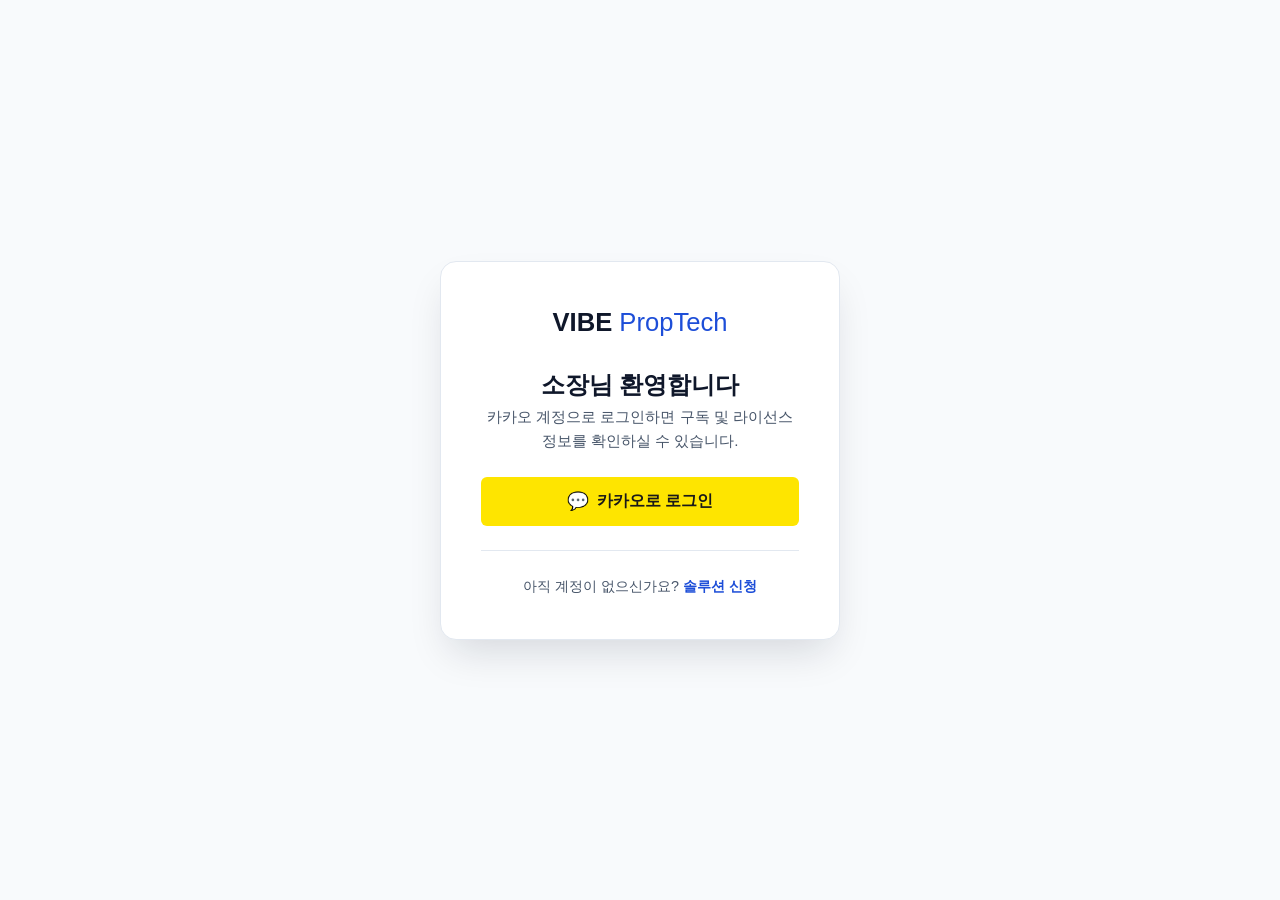
==== link.html @ 435ec932 "카카오 로그인 + 실제 구독 정보 연동 - login.html: 카카오 JS SDK 로그인 버튼으로 교체 - link.html(신규): 최초 로그인 시 전화번호로 기존 라이선스 계" ====
<!DOCTYPE html>
<html lang="ko">
<head>
  <meta charset="UTF-8">
  <meta name="viewport" content="width=device-width, initial-scale=1.0">
  <title>바이브 프롭테크 솔루션 — 계정 연결</title>
  <link rel="stylesheet" href="assets/style.css">
</head>
<body class="bg-light login-body">
  <div class="login-container">
    <div class="login-box">
      <a href="index.html" class="login-logo">VIBE <span>PropTech</span></a>
      <h2>계정 연결이 필요합니다</h2>
      <p class="login-desc"><span id="linkNickname">고객</span>님, 반갑습니다.<br>기존에 신청/발급받으신 라이선스와 연결하려면 전화번호를 입력해 주세요.</p>

      <form id="linkForm">
        <div class="field"><label for="phone">전화번호</label><input type="tel" id="phone" required placeholder="010-1234-5678"></div>
        <button type="submit" class="btn-submit" style="margin-top: 12px;">연결하기</button>
      </form>
      <p id="linkMessage" class="form-message" role="status"></p>

      <div class="login-footer-links">
        <span>아직 라이선스가 없으신가요?</span> <a href="index.html#apply-form">솔루션 신청</a>
      </div>
    </div>
  </div>
  <script src="assets/app.js"></script>
</body>
</html>
---- assets/style.css ----
:root {
  --ink: #0f172a; --muted: #475569; --bg: #f8fafc; --line: #e2e8f0;
  --accent: #1d4ed8; --accent-hover: #1e40af; --danger: #b91c1c; --success: #15803d;
  --shadow-sm: 0 1px 3px rgba(0,0,0,0.05); --shadow-md: 0 10px 25px -5px rgba(15, 23, 42, 0.08);
  --shadow-lg: 0 20px 40px -10px rgba(15, 23, 42, 0.15); --transition: all 0.3s cubic-bezier(0.4, 0, 0.2, 1);
}
* { box-sizing: border-box; margin: 0; padding: 0; }
html { scroll-behavior: smooth; font-family: 'Pretendard', sans-serif; color: var(--ink); background-color: #ffffff; }
body { padding-top: 70px; line-height: 1.6; }
.container { width: 100%; max-width: 1100px; margin: 0 auto; padding: 0 24px; }
.text-center { text-align: center; } .bg-light { background-color: var(--bg); }
.text-muted { color: var(--muted); }
.section { padding: 80px 0; }
.section-title { font-size: 2.2rem; font-weight: 800; margin-bottom: 16px; letter-spacing: -0.03em; }
.section-title span { color: var(--accent); } .section-subtitle { color: var(--muted); font-size: 1.1rem; margin-bottom: 48px; }
.navbar { position: fixed; top: 0; left: 0; right: 0; height: 70px; background: rgba(255, 255, 255, 0.95); backdrop-filter: blur(8px); border-bottom: 1px solid var(--line); z-index: 1000; box-shadow: var(--shadow-sm); }
.nav-container { display: flex; align-items: center; justify-content: space-between; height: 100%; }
.nav-logo { font-size: 1.4rem; font-weight: 800; color: var(--ink); text-decoration: none; }
.nav-logo span { color: var(--accent); font-weight: 500; font-size: 1.1rem; }
.nav-menu { display: flex; list-style: none; gap: 32px; }
.nav-menu a { text-decoration: none; color: var(--muted); font-weight: 600; font-size: 0.95rem; }
.nav-menu a:hover { color: var(--accent); }
.btn-nav { padding: 8px 18px; border-radius: 6px; border: 1px solid var(--accent); background: transparent; color: var(--accent); font-weight: 600; cursor: pointer; transition: var(--transition); text-decoration: none;}
.btn-nav:hover { background: var(--accent); color: #ffffff; }
.hero { background: linear-gradient(135deg, #0f172a 0%, #1e3a8a 100%); color: #ffffff; padding: 100px 0 120px; text-align: center; }
.hero-container { max-width: 800px; margin: 0 auto;}
.badge { display: inline-block; padding: 6px 14px; background: rgba(29, 78, 216, 0.25); border: 1px solid rgba(59, 130, 246, 0.4); color: #93c5fd; font-weight: 700; border-radius: 50px; margin-bottom: 24px;}
.hero h1 { font-size: 3.2rem; font-weight: 900; margin-bottom: 24px; } .hero p { font-size: 1.25rem; color: #cbd5e1; margin-bottom: 40px; }
.btn-primary { padding: 16px 36px; font-size: 1.1rem; font-weight: 700; background: var(--accent); color: white; border: none; border-radius: 8px; cursor: pointer; transition: var(--transition); }
.btn-primary:hover { background: var(--accent-hover); transform: translateY(-2px); box-shadow: 0 6px 20px rgba(29, 78, 216, 0.6); }
.target-grid { display: grid; grid-template-columns: repeat(auto-fit, minmax(300px, 1fr)); gap: 24px; margin-top: 48px; }
.target-card { background: white; padding: 40px 28px; border-radius: 12px; border: 1px solid var(--line); text-align: left; transition: var(--transition); box-shadow: var(--shadow-sm); }
.target-card:hover { transform: translateY(-8px); border-color: var(--accent); box-shadow: var(--shadow-lg); }
.feature-row { display: flex; flex-direction: column; gap: 32px; margin-top: 48px; }
.feature-item { background: var(--bg); padding: 32px; border-radius: 12px; border-left: 5px solid var(--accent); }
.preview-container { margin-top: 40px; background: white; padding: 24px; border-radius: 16px; border: 1px solid var(--line); box-shadow: var(--shadow-md); }
.preview-img-placeholder { height: 300px; background: #e2e8f0; border-radius: 8px; display: flex; align-items: center; justify-content: center; font-weight: 700; color: var(--muted); border: 2px dashed #cbd5e1; margin-bottom: 20px; }
.product-grid { display: grid; grid-template-columns: repeat(auto-fit, minmax(300px, 1fr)); gap: 32px; margin-top: 48px; }
.loading { color: var(--muted); text-align: center; grid-column: 1 / -1; }
.product-card { background: white; border: 1px solid var(--line); border-radius: 16px; padding: 32px; transition: var(--transition); box-shadow: var(--shadow-sm); display: flex; flex-direction: column; }
.product-card:hover { transform: translateY(-8px); border-color: var(--accent); box-shadow: var(--shadow-lg); }
.product-card.pending { opacity: 0.65; }
.product-card p.desc { color: var(--muted); font-size: 0.95rem; flex: 1; margin: 8px 0 16px; }
.price-tag { display: inline-block; font-size: 1.5rem; font-weight: 800; color: var(--accent); margin: 16px 0; }
.btn-card { width: 100%; padding: 12px 0; font-weight: 700; border-radius: 8px; cursor: pointer; border: none; }
.btn-card-primary { background: var(--accent); color: white; }
.product-card.pending .btn-card { background: var(--muted); }
.faq-list { max-width: 800px; margin: 40px auto 0; display: flex; flex-direction: column; gap: 16px; }
.faq-item { background: white; border: 1px solid var(--line); border-radius: 8px; overflow: hidden; }
.faq-item summary { padding: 20px 24px; font-weight: 700; cursor: pointer; }
.faq-content { padding: 0 24px 20px; color: var(--muted); font-size: 0.95rem; }
.max-w-md { max-width: 600px; margin: 0 auto; }
.form-box { background: white; border: 1px solid var(--line); padding: 48px; border-radius: 16px; box-shadow: var(--shadow-md); text-align: left;}
.form-box h2 { font-size: 1.8rem; font-weight: 800; text-align: center; } .form-box p { color: var(--muted); text-align: center; margin-bottom: 32px;}
.field { display: flex; flex-direction: column; gap: 8px; margin-bottom: 20px; }
.field label { font-weight: 700; font-size: 0.9rem; }
.field input, .field select, .field textarea { padding: 12px; border: 1px solid var(--line); border-radius: 6px; font-family: inherit; }
.btn-submit { width: 100%; padding: 14px; font-weight: 700; background: var(--accent); color: white; border: none; border-radius: 6px; cursor: pointer; }
.btn-submit:disabled { opacity: 0.6; cursor: default; }
.form-message { margin-bottom: 16px; font-size: 0.9rem; }
.form-message.success { color: var(--success); }
.form-message.error { color: var(--danger); }
.form-message.pending { color: var(--muted); }
.site-footer { background: #0f172a; color: #94a3b8; padding: 40px 0; }

/* Login */
.login-body { padding-top: 0 !important; display: flex; align-items: center; justify-content: center; min-height: 100vh; }
.login-container { width: 100%; max-width: 440px; padding: 20px; }
.login-box { background: #ffffff; border: 1px solid var(--line); border-radius: 16px; padding: 40px; box-shadow: var(--shadow-lg); text-align: center; }
.login-logo { font-size: 1.6rem; font-weight: 800; color: var(--ink); text-decoration: none; display: inline-block; margin-bottom: 24px; }
.login-logo span { color: var(--accent); font-weight: 500; }
.login-desc { color: var(--muted); margin-bottom: 24px; font-size: 0.95rem; }
.label-row { display: flex; justify-content: space-between; }
.login-link-sm { font-size: 0.8rem; color: var(--accent); text-decoration: none; font-weight: 600; }
.login-footer-links { margin-top: 24px; padding-top: 24px; border-top: 1px solid var(--line); font-size: 0.9rem; color: var(--muted); }
.login-footer-links a { color: var(--accent); font-weight: 600; text-decoration: none; }
.btn-kakao { width: 100%; padding: 14px; font-weight: 700; background: #FEE500; color: #191919; border: none; border-radius: 6px; cursor: pointer; font-size: 1rem; display: flex; align-items: center; justify-content: center; gap: 8px; }
.btn-kakao:disabled { opacity: 0.6; cursor: default; }
.kakao-icon { font-size: 1.1rem; }

/* Checkout */
.checkout-wrapper { padding: 80px 24px; display: flex; justify-content: center; }
.checkout-grid { display: grid; grid-template-columns: 1.2fr 1fr; gap: 48px; max-width: 1000px; background: white; padding: 48px; border-radius: 16px; box-shadow: var(--shadow-md); }
.checkout-title { font-size: 1.5rem; font-weight: 800; margin-bottom: 24px; }
.form-row { display: flex; gap: 16px; } .form-row .field { flex: 1; }
.bank-info-box { padding: 14px; background: var(--bg); border: 1px solid var(--line); border-radius: 8px; font-weight: 700; font-family: 'SFMono-Regular', Consolas, monospace; }
.checkout-right { background: var(--bg); padding: 32px; border-radius: 12px; }
.summary-item-box { border-bottom: 1px solid var(--line); padding-bottom: 24px; }
.summary-item { display: flex; justify-content: space-between; }
.summary-info h4 { font-size: 1rem; margin-bottom: 4px; }
.summary-info p { color: var(--muted); font-size: 0.85rem; }
.summary-price { font-weight: 800; color: var(--accent); }
.summary-notice { color: var(--muted); font-size: 0.85rem; margin-top: 16px; line-height: 1.6; }

/* MyPage / Profile */
.mypage-wrapper { padding: 40px 24px 80px; display: grid; grid-template-columns: 280px 1fr; gap: 32px; max-width: 1100px; }
.mypage-sidebar { background: white; border: 1px solid var(--line); border-radius: 12px; padding: 24px; box-shadow: var(--shadow-sm); height: fit-content; }
.profile-box { display: flex; gap: 16px; border-bottom: 1px solid var(--line); padding-bottom: 24px; margin-bottom: 24px; align-items: center;}
.profile-info { display: flex; flex-direction: column; font-size: 0.9rem; }
.profile-info span { color: var(--muted); font-size: 0.8rem; }
.avatar { width: 48px; height: 48px; background: var(--accent); color: white; border-radius: 50%; display: flex; align-items: center; justify-content: center; font-weight: 800; flex-shrink: 0; }
.mypage-menu { list-style: none; display: flex; flex-direction: column; gap: 8px; margin-bottom: 24px; }
.mypage-menu a { display: block; padding: 12px; border-radius: 8px; text-decoration: none; color: var(--muted); font-weight: 600; }
.mypage-menu a.active { background: rgba(29, 78, 216, 0.1); color: var(--accent); }
.mypage-logout a { display: block; text-align: center; padding: 12px; color: var(--danger); text-decoration: none; border-top: 1px solid var(--line); }
.mypage-title { font-size: 1.6rem; font-weight: 800; margin-bottom: 24px; }
.mypage-card { background: white; border: 1px solid var(--line); border-radius: 12px; padding: 32px; box-shadow: var(--shadow-sm); }
.card-header { display: flex; justify-content: space-between; border-bottom: 1px solid var(--line); padding-bottom: 24px; margin-bottom: 24px; }
.plan-desc { color: var(--muted); font-size: 0.9rem; margin-top: 4px; }
.badge-status { padding: 6px 12px; border-radius: 50px; font-size: 0.85rem; font-weight: 700; background: #e2e8f0; color: var(--muted); height: fit-content; }
.badge-status.active { background: #dcfce7; color: var(--success); }
.plan-detail-row { display: flex; gap: 48px; }
.plan-detail .label { font-size: 0.85rem; color: var(--muted); display: block; }
.plan-detail .value { font-size: 1.1rem; font-weight: 700; }
.license-input-group { display: flex; gap: 12px; margin-top: 16px; }
.license-input-group input { flex: 1; padding: 14px; background: var(--bg); font-family: monospace; font-size: 1.1rem; font-weight: 700; border: 1px solid var(--line); border-radius: 6px; }
.license-input-group button { padding: 0 24px; border-radius: 8px; border: none; background: var(--accent); color: white; cursor: pointer;}
.profile-section-title { margin-bottom: 20px; }
.profile-avatar-zone { display: flex; align-items: center; gap: 20px; padding: 16px; background: var(--bg); border-radius: 8px; }
.large-avatar { width: 64px; height: 64px; font-size: 1.5rem; }
.btn-outline { padding: 6px 12px; border: 1px solid var(--line); background: white; border-radius: 6px; cursor: pointer; }
.btn-sm { font-size: 0.85rem; }

@media (max-width: 768px) {
  .nav-menu { display: none; }
  .checkout-grid { grid-template-columns: 1fr; }
  .mypage-wrapper { grid-template-columns: 1fr; }
}
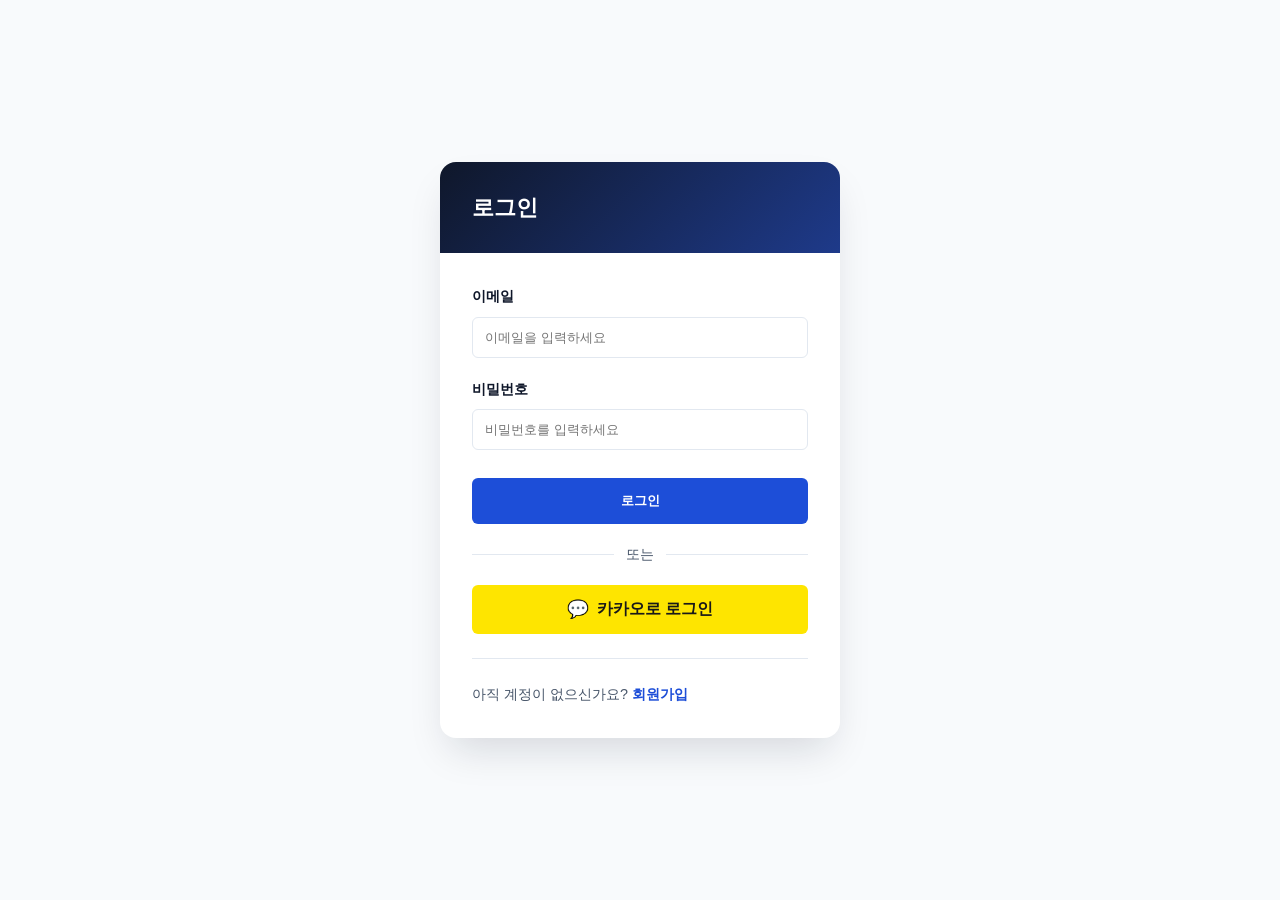
==== commit 4a583f77: "이메일 인증 회원가입 + 카카오 OAuth 회원가입/로그인 구현 - signup.html(신규): 이름/이메일(인증코드)/비밀번호 + 카카오 회원가입 - login.html: 이메" ====
--- a/link.html
+++ b/link.html
@@ -8,19 +8,27 @@
 </head>
 <body class="bg-light login-body">
   <div class="login-container">
-    <div class="login-box">
-      <a href="index.html" class="login-logo">VIBE <span>PropTech</span></a>
-      <h2>계정 연결이 필요합니다</h2>
-      <p class="login-desc"><span id="linkNickname">고객</span>님, 반갑습니다.<br>기존에 신청/발급받으신 라이선스와 연결하려면 전화번호를 입력해 주세요.</p>
+    <div class="auth-card">
+      <div class="auth-card-header">
+        <h2>거의 다 됐습니다</h2>
+      </div>
+      <div class="auth-card-body">
+        <p class="login-desc"><span id="linkNickname">고객</span>님, 반갑습니다.<br>이전에 구매하신 라이선스가 있다면 전화번호로 연결하고, 처음이시면 새 계정을 만들어 주세요.</p>
 
-      <form id="linkForm">
-        <div class="field"><label for="phone">전화번호</label><input type="tel" id="phone" required placeholder="010-1234-5678"></div>
-        <button type="submit" class="btn-submit" style="margin-top: 12px;">연결하기</button>
-      </form>
-      <p id="linkMessage" class="form-message" role="status"></p>
+        <form id="linkForm">
+          <div class="field"><label for="phone">전화번호</label><input type="tel" id="phone" required placeholder="010-1234-5678"></div>
+          <button type="submit" class="btn-submit" style="margin-top: 8px;">기존 라이선스와 연결하기</button>
+        </form>
+        <p id="linkMessage" class="form-message" role="status"></p>
 
-      <div class="login-footer-links">
-        <span>아직 라이선스가 없으신가요?</span> <a href="index.html#apply-form">솔루션 신청</a>
+        <div class="auth-divider"><span>또는</span></div>
+
+        <button type="button" id="kakaoSignupNewBtn" class="btn-outline-accent" style="width:100%; padding:14px;">새 계정으로 가입하기</button>
+        <p id="newAccountMessage" class="form-message" role="status"></p>
+
+        <div class="login-footer-links">
+          <span>아직 라이선스가 없으신가요?</span> <a href="index.html#apply-form">솔루션 신청</a>
+        </div>
       </div>
     </div>
   </div>
--- a/assets/style.css
+++ b/assets/style.css
@@ -78,6 +78,22 @@
 .btn-kakao:disabled { opacity: 0.6; cursor: default; }
 .kakao-icon { font-size: 1.1rem; }
 
+.auth-card { background: #ffffff; border-radius: 16px; box-shadow: var(--shadow-lg); overflow: hidden; text-align: left; }
+.auth-card-header { background: linear-gradient(135deg, #0f172a 0%, #1e3a8a 100%); color: #fff; padding: 28px 32px; }
+.auth-card-header h2 { font-size: 1.4rem; font-weight: 800; }
+.auth-card-body { padding: 32px; }
+.field-with-btn { display: flex; gap: 8px; }
+.field-with-btn input { flex: 1; }
+.field-hint { display: block; margin-top: 6px; font-size: 0.8rem; color: var(--muted); }
+.field-hint.success { color: var(--success); }
+.field-hint.error { color: var(--danger); }
+.checkbox-row { display: flex; align-items: center; gap: 8px; font-size: 0.85rem; color: var(--muted); margin: 16px 0; font-weight: 400; }
+.checkbox-row input { width: auto; }
+.auth-divider { display: flex; align-items: center; gap: 12px; margin: 20px 0; color: var(--muted); font-size: 0.85rem; }
+.auth-divider::before, .auth-divider::after { content: ""; flex: 1; height: 1px; background: var(--line); }
+.btn-outline-accent { border: 1px solid var(--accent); background: #fff; color: var(--accent); border-radius: 6px; padding: 10px 14px; font-weight: 700; cursor: pointer; white-space: nowrap; }
+.btn-outline-accent:disabled { opacity: 0.6; cursor: default; }
+
 /* Checkout */
 .checkout-wrapper { padding: 80px 24px; display: flex; justify-content: center; }
 .checkout-grid { display: grid; grid-template-columns: 1.2fr 1fr; gap: 48px; max-width: 1000px; background: white; padding: 48px; border-radius: 16px; box-shadow: var(--shadow-md); }
